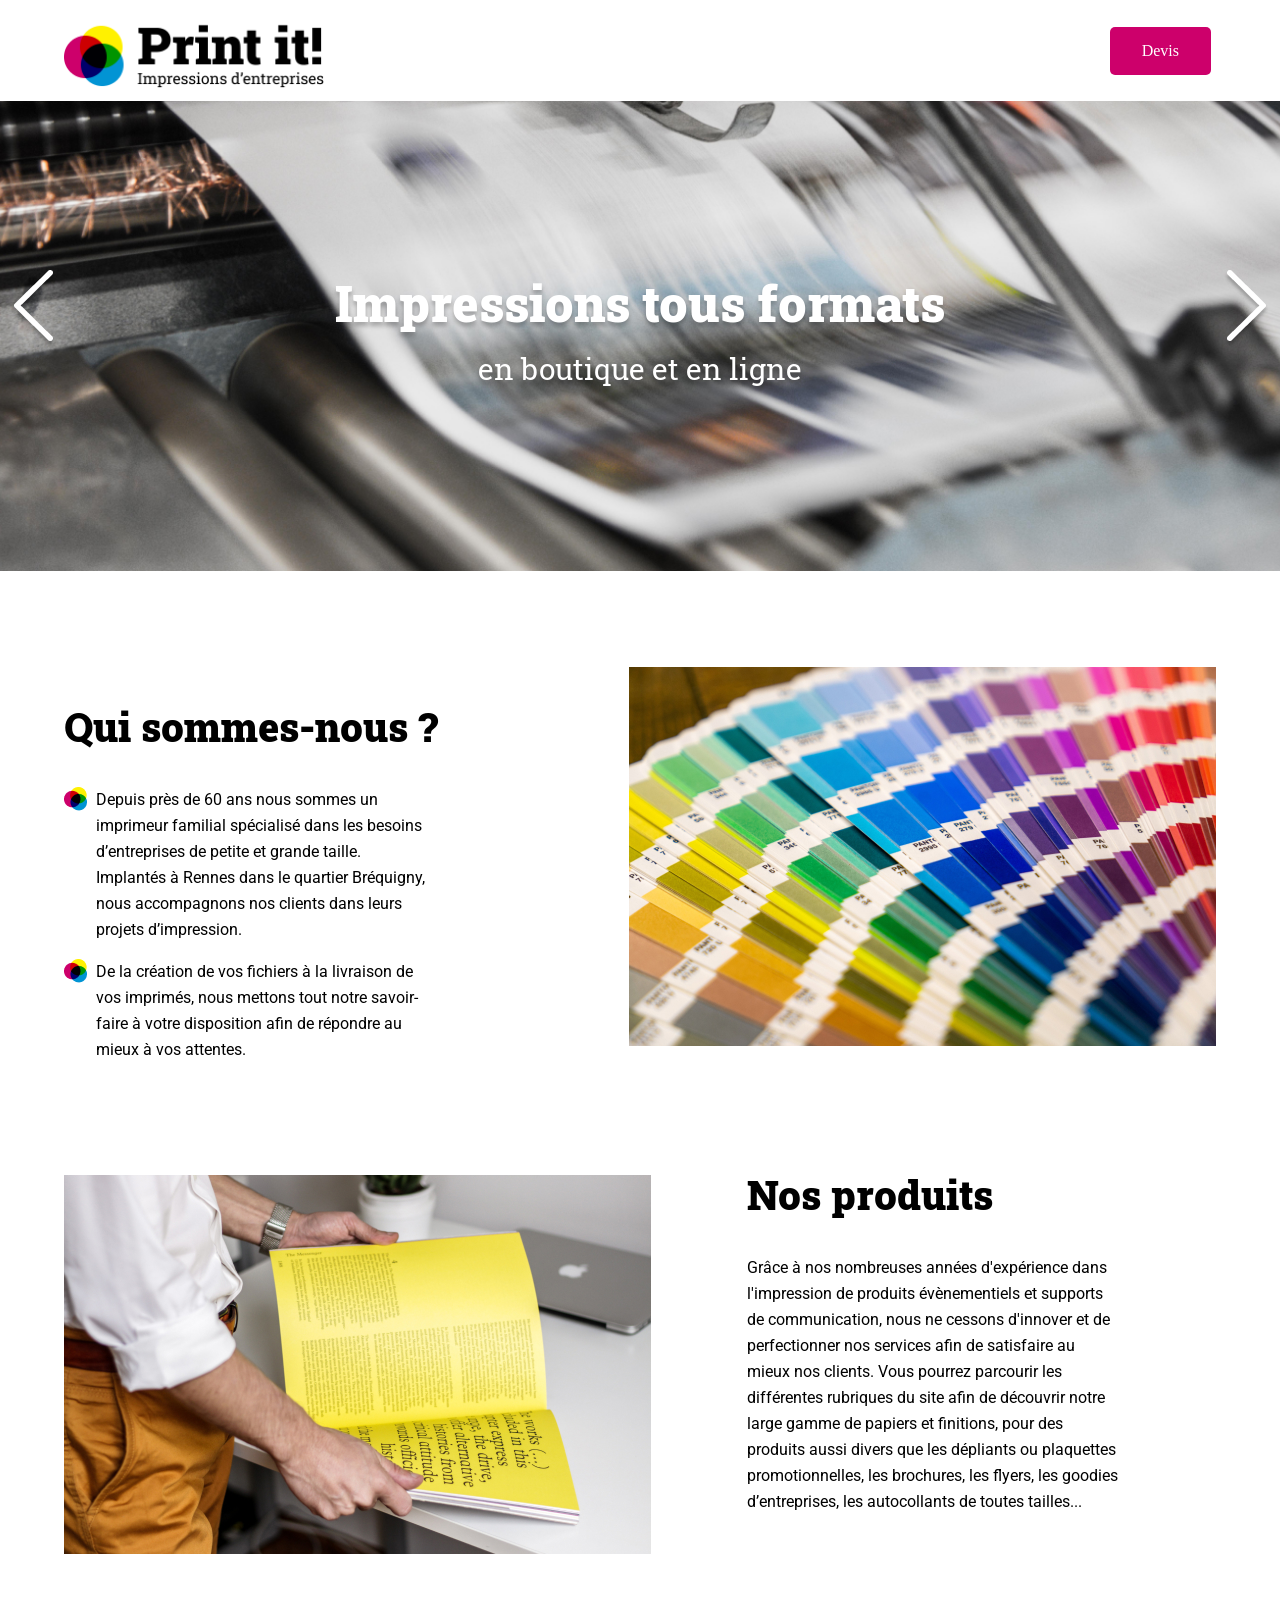
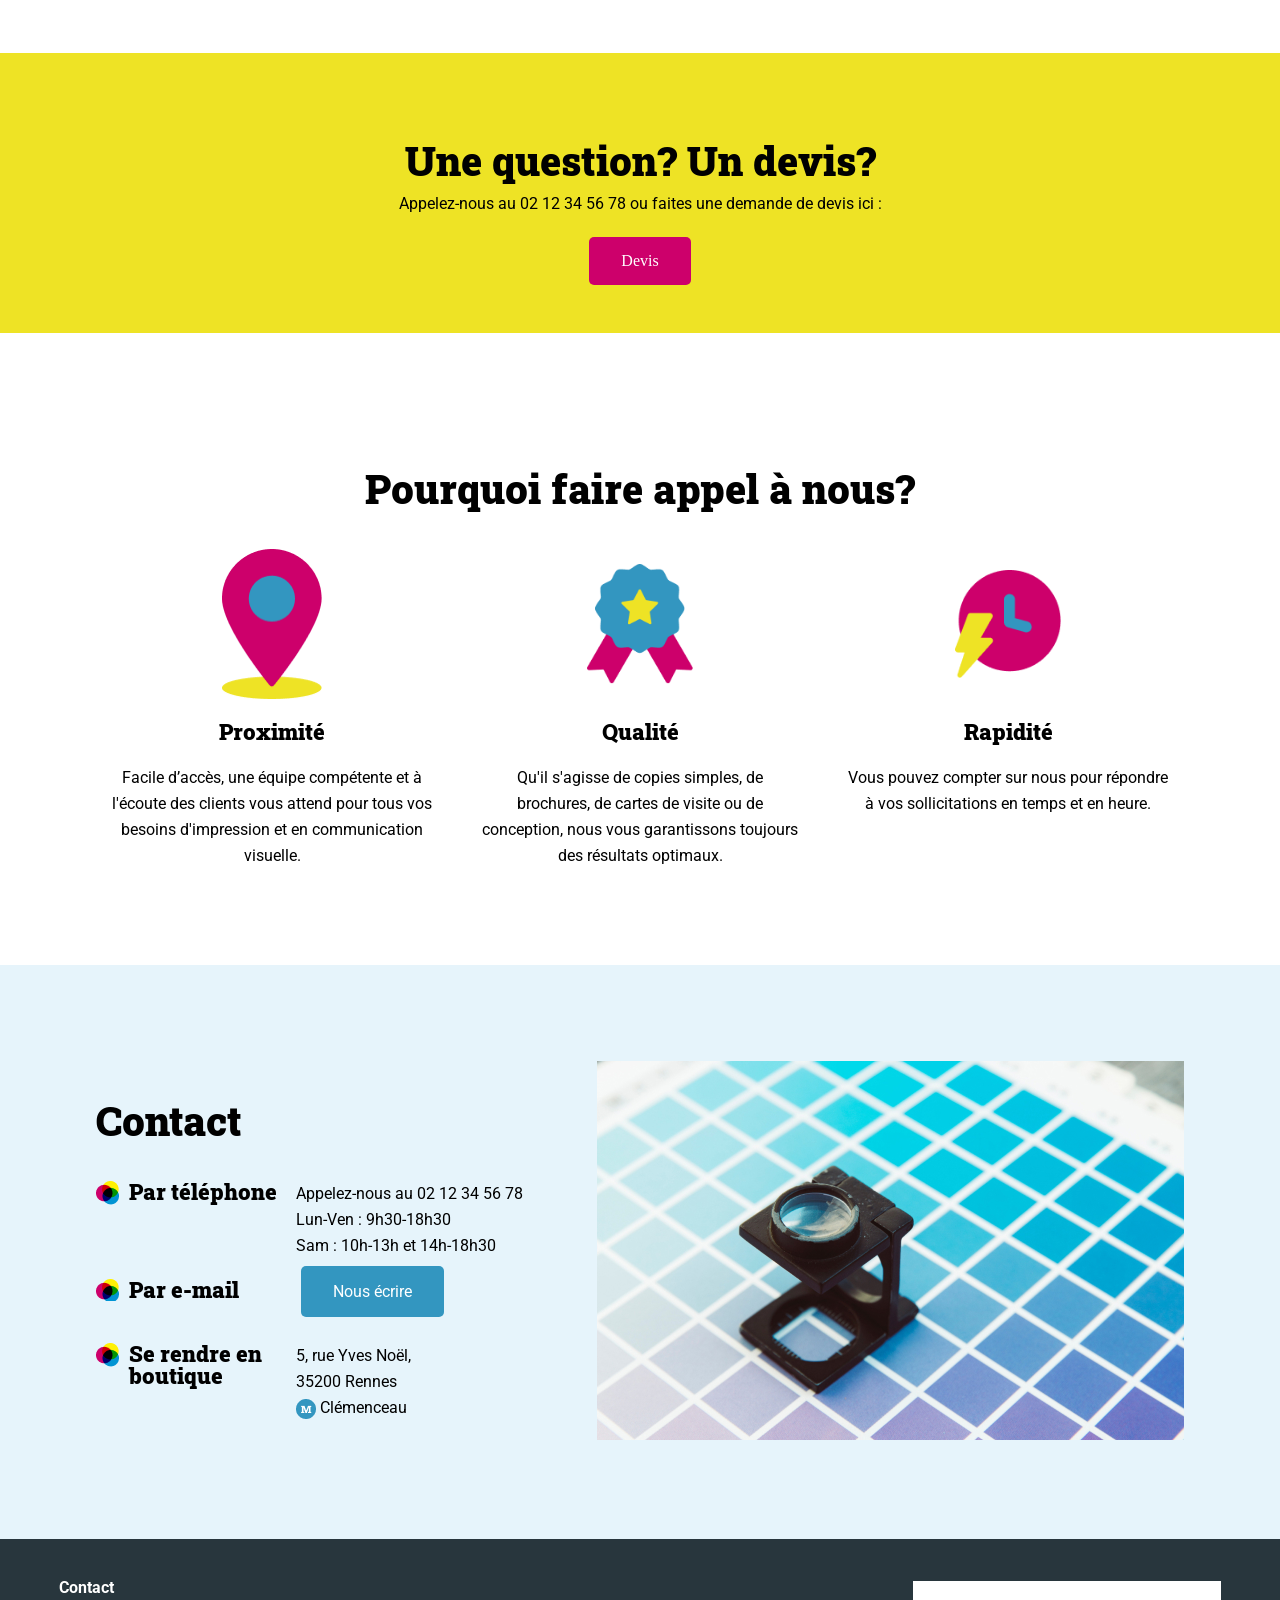
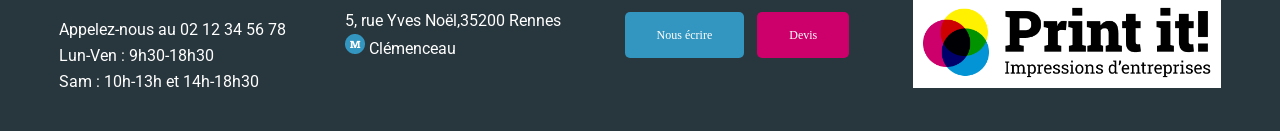
==== Print-it-JS-main/index.html @ d22e2b3d "Ajout du projet 5" ====
<!DOCTYPE html>
<html lang="fr">
  <head>
    <meta charset="UTF-8" />
    <meta name="viewport" content="width=device-width, initial-scale=1.0" />
    <title>Print it ! - Impressions d'entreprise</title>
    <link rel="stylesheet" href="./assets/style.css" />
    <link rel="preconnect" href="https://fonts.googleapis.com" />
    <link rel="preconnect" href="https://fonts.gstatic.com" crossorigin />
    <link
      href="https://fonts.googleapis.com/css2?family=Roboto:wght@400;700&family=Roboto+Slab:wght@400;900&display=swap"
      rel="stylesheet"
    />
  </head>
  <body>
    <header class="container">
      <h1>
        <img
          class="logo"
          src="./assets/images/logo.png"
          alt="Print it ! Impressions d'entreprises"
        />
      </h1>
      <a class="btn devis" href="mailto:contact@print-it.tld">Devis</a>
    </header>
    <main>
      <div id="banner">
        <a href="#">
          <img class="arrow_left" src="assets/images/arrow_left.png" />
        </a>
        <a href="#">
          <img class="arrow_right" src="assets/images/arrow_right.png" />
        </a>
        <img
          class="banner-img"
          src="./assets/images/slideshow/slide1.jpg"
          alt="Banner Print-it"
        />
        <img
          class="banner-img2"
          src="./assets/images/slideshow/slide2.jpg"
          alt="Banner Print-it"
        />
        <img
          class="banner-img3"
          src="./assets/images/slideshow/slide3.jpg"
          alt="Banner Print-it"
        />
        <img
          class="banner-img4"
          src="./assets/images/slideshow/slide4.png"
          alt="Banner Print-it"
        />
        <p>Impressions tous formats <span>en boutique et en ligne</span></p>
        <div class="dots"></div>
      </div>
      <section id="about-us" class="container">
        <div>
          <h2>Qui sommes-nous ?</h2>
          <ul>
            <li>
              Depuis près de 60 ans nous sommes un imprimeur familial spécialisé
              dans les besoins d’entreprises de petite et grande taille.
              Implantés à Rennes dans le quartier Bréquigny, nous accompagnons
              nos clients dans leurs projets d’impression.
            </li>
            <li>
              De la création de vos fichiers à la livraison de vos imprimés,
              nous mettons tout notre savoir-faire à votre disposition afin de
              répondre au mieux à vos attentes.
            </li>
          </ul>
        </div>
        <aside>
          <img src="./assets/images/colors.jpg" alt="palette multicolore" />
        </aside>
      </section>
      <section id="products" class="container">
        <div>
          <h2>Nos produits</h2>
          <p>
            Grâce à nos nombreuses années d'expérience dans l'impression de
            produits évènementiels et supports de communication, nous ne cessons
            d'innover et de perfectionner nos services afin de satisfaire au
            mieux nos clients. Vous pourrez parcourir les différentes rubriques
            du site afin de découvrir notre large gamme de papiers et finitions,
            pour des produits aussi divers que les dépliants ou plaquettes
            promotionnelles, les brochures, les flyers, les goodies
            d’entreprises, les autocollants de toutes tailles...
          </p>
        </div>
        <aside>
          <img
            src="./assets/images/yellow-book.jpg"
            alt="Imprimeur avec un livre jaune dans les mains"
          />
        </aside>
      </section>
      <section id="question" class="bg-yellow">
        <h2>Une question? Un devis?</h2>
        <p>
          Appelez-nous au 02 12 34 56 78 ou faites une demande de devis ici :
        </p>
        <a href="mailto:contact@print-it.tld" class="btn devis">Devis</a>
      </section>
      <section id="why-us" class="container">
        <h2>Pourquoi faire appel à nous?</h2>
        <div>
          <article>
            <img
              src="./assets/images/proximity-icon.png"
              alt="Icone Proximité"
            />
            <h3>Proximité</h3>
            <p>
              Facile d’accès, une équipe compétente et à l'écoute des clients
              vous attend pour tous vos besoins d'impression et en communication
              visuelle.
            </p>
          </article>
          <article>
            <img src="./assets/images/quality-icon.png" alt="Icone Qualité" />
            <h3>Qualité</h3>
            <p>
              Qu'il s'agisse de copies simples, de brochures, de cartes de
              visite ou de conception, nous vous garantissons toujours des
              résultats optimaux.
            </p>
          </article>
          <article>
            <img src="./assets/images/speedy-icon.png" alt="Rapidité Qualité" />
            <h3>Rapidité</h3>
            <p>
              Vous pouvez compter sur nous pour répondre à vos sollicitations en
              temps et en heure.
            </p>
          </article>
        </div>
      </section>
      <section id="contact" class="bg-lightblue">
        <div class="container">
          <div>
            <h2>Contact</h2>
            <div>
              <h3>Par téléphone</h3>
              <ul>
                <li>Appelez-nous au 02 12 34 56 78</li>
                <li>Lun-Ven : 9h30-18h30</li>
                <li>Sam : 10h-13h et 14h-18h30</li>
              </ul>
            </div>
            <div>
              <h3>Par e-mail</h3>
              <p>
                <a href="mailto:contact@print-it.tld" class="btn"
                  >Nous écrire</a
                >
              </p>
            </div>
            <div>
              <h3>Se rendre en boutique</h3>
              <p>
                5, rue Yves Noël,<br />
                35200 Rennes<br />
                <img
                  class="inline-icon"
                  src="./assets/images/metro.png"
                  alt="metro"
                />
                Clémenceau
              </p>
            </div>
          </div>
          <div>
            <img
              src="./assets/images/magnifying-glass.jpg"
              alt="Loupe avec palette bleue"
            />
          </div>
        </div>
      </section>
    </main>
    <footer>
      <div>
        <p class="footer-contact">Contact</p>
        <ul>
          <li>Appelez-nous au 02 12 34 56 78</li>
          <li>Lun-Ven : 9h30-18h30</li>
          <li>Sam : 10h-13h et 14h-18h30</li>
        </ul>
      </div>
      <div>
        <p>
          5, rue Yves Noël,35200 Rennes<br />
          <img src="./assets/images/metro.png" alt="metro" /> Clémenceau
        </p>
      </div>
      <div>
        <a href="mailto:contact@print-it.tld" class="btn">Nous écrire</a>
        <a
          href="mailto:contact@print-it.tld?subject=Demande&nbsp;de&nbsp;devis"
          class="btn devis"
          >Devis</a
        >
      </div>
      <div>
        <img
          class="footer-logo"
          src="./assets/images/logo.png"
          alt="Print it ! Impressions d'entreprises"
        />
      </div>
    </footer>
    <script src="./assets/script.js"></script>
  </body>
</html>
---- Print-it-JS-main/assets/style.css ----
/* variables declaration */
:root {
  --primary-color: #3396c0;
  --secondary-color: #cd006b;
  --third-color: #eee325;
}

/* Reset CSS */
* {
  -webkit-box-sizing: border-box;
  -moz-box-sizing: border-box;
  box-sizing: border-box;
}
html,
body,
div,
span,
applet,
object,
iframe,
h1,
h2,
h3,
h4,
h5,
h6,
p,
blockquote,
pre,
a,
abbr,
acronym,
address,
big,
cite,
code,
del,
dfn,
em,
img,
ins,
kbd,
q,
s,
samp,
small,
strike,
strong,
sub,
sup,
tt,
var,
b,
u,
i,
center,
dl,
dt,
dd,
ol,
ul,
li,
fieldset,
form,
label,
legend,
table,
caption,
tbody,
tfoot,
thead,
tr,
th,
td,
article,
aside,
canvas,
details,
embed,
figure,
figcaption,
footer,
header,
hgroup,
menu,
nav,
output,
ruby,
section,
summary,
time,
mark,
audio,
video {
  margin: 0;
  padding: 0;
  border: 0;
  font: inherit;
  font-size: 100%;
  vertical-align: baseline;
}
/* HTML5 display-role reset for older browsers */
article,
aside,
details,
figcaption,
figure,
footer,
header,
hgroup,
menu,
nav,
section {
  display: block;
}
body {
  line-height: 1;
}
ol,
ul {
  list-style: none;
}
blockquote,
q {
  quotes: none;
}
blockquote:before,
blockquote:after,
q:before,
q:after {
  content: none;
}
table {
  border-collapse: collapse;
  border-spacing: 0;
}
body {
}
section {
  margin-block: 6em;
}
h2 {
  font-family: "Roboto Slab", sans-serif;
  font-size: 40px;
  font-weight: 900;
  margin-block: 1em;
}
h3 {
  font-family: "Roboto Slab", sans-serif;
  font-size: 22px;
  font-weight: 900;
  margin-block: 1em;
}

p,
li {
  font-family: Roboto, sans-serif;
  font-size: 16px;
  line-height: 26px;
}
.container {
  max-width: 1440px;
  margin-inline: auto;
  padding-inline: 5%;
}
header {
  display: flex;
  justify-content: space-between;
  align-items: center;
}
.logo {
  width: 260px;
  margin-block: 10px;
}

.btn {
  background-color: var(--primary-color);
  padding: 16px 32px;
  margin-inline: 5px;
  border-radius: 5px;
  color: white;
  text-decoration: none;
}
.devis {
  background-color: var(--secondary-color);
}

#banner {
  display: flex;
  flex-direction: column;
  align-items: center;
  justify-content: center;
  width: 100%;
  min-height: 470px;
  position: relative;
}
.banner-img {
  position: absolute;
  width: 100%;
  height: 100%;
  z-index: -1;
  object-fit: cover;
  object-position: center;
}
/* Code CSS en prévision de l'ajout d'un carousel pour la bannière */
.banner-img2 {
  display: none;
}
.banner-img3 {
  display: none;
}
.banner-img4 {
  display: none;
}

/* Gestion des fleches du carrousel */
#banner .arrow {
  position: absolute;
}
#banner .arrow_left {
  left: 10px;
  display: flex;
  position: absolute;
}
#banner .arrow_right {
  right: 10px;
  display: flex;
  position: absolute;
}
/* Gestion des points du carrousel */
.dots {
  position: absolute;
  bottom: 40px;
  display: flex;
}
.dot {
  margin-inline: 5px;
  width: 13px;
  height: 13px;
  background-color: #ffffff00;
  border: 3px solid #fff;
  border-radius: 100%;
  box-shadow: 0 4px 4px rgba(0, 0, 0, 0.25);
}
.dot_selected {
  background-color: #fff;
}
/* Fin du code CSS pour le carousel */
#banner p {
  font-family: "Roboto Slab", sans-serif;
  font-weight: 900;
  font-size: 50px;
  line-height: 66px;
  color: white;
  text-shadow: 0 4px 4px rgba(0, 0, 0, 0.25);
  text-align: center;
}
#banner span {
  display: block;
  font-weight: 400;
  font-size: 30px;
}
#about-us {
  display: flex;
}
#about-us article,
#about-us aside {
  flex: 1;
}
#about-us li {
  background: url("./images/tricolor-icon.png") no-repeat left top;
  font-size: 16px;
  line-height: 26px;
  padding-left: 2em;
  width: 65%;
  margin-bottom: 1em;
}

#products {
  display: flex;
  align-items: flex-start;
  flex-direction: row-reverse;
}
#products div,
#products aside {
  flex: 1;
}
#products div {
  padding: 0 6em;
}
#products h2 {
  margin-top: 0;
}
.bg-yellow {
  background-color: var(--third-color);
}
#question {
  display: flex;
  flex-direction: column;
  align-items: center;
  padding-block: 3em;
}
#question h2 {
  margin-bottom: 10px;
}
#question p {
  margin-bottom: 20px;
}

#why-us {
  display: flex;
  flex-direction: column;
  text-align: center;
}
#why-us > div {
  display: flex;
  justify-content: space-evenly;
}
#why-us article {
  max-width: 320px;
  display: flex;
  flex-direction: column;
}
#why-us img {
  width: 33%;
  height: 150px;
  text-align: center;
  margin-inline: auto;
  margin-block: 0;
  object-fit: contain;
}

.bg-lightblue {
  background-color: #e6f4fb;
}
#contact {
  margin-bottom: 0;
}
#contact article,
#contact div {
  flex: 1;
}

#contact .container {
  flex-direction: row;
  display: flex;
  padding: 6em;
}

#contact .container > div > div {
  display: flex;
  padding-bottom: 20px;
}

#contact h3 {
  margin-top: 0;
  background: url("./images/tricolor-icon.png") no-repeat left top;
  padding-left: 1.5em;
  width: 200px;
}
.inline-icon {
  vertical-align: middle;
}
footer {
  background-color: #28363d;
  color: white;
  display: flex;
  padding-block: 3em;
  justify-content: space-evenly;
  font-size: 12px;
  align-items: center;
}
footer div {
  position: relative;
}
.footer-logo {
  background-color: white;
  max-width: 308px;
  padding: 10px;
}
.footer-contact {
  margin-bottom: 1em;
  font-weight: 700;
  font-size: 16px;
}

@media all and (max-width: 1250px) {
  #contact > article {
    flex: 2;
  }
}
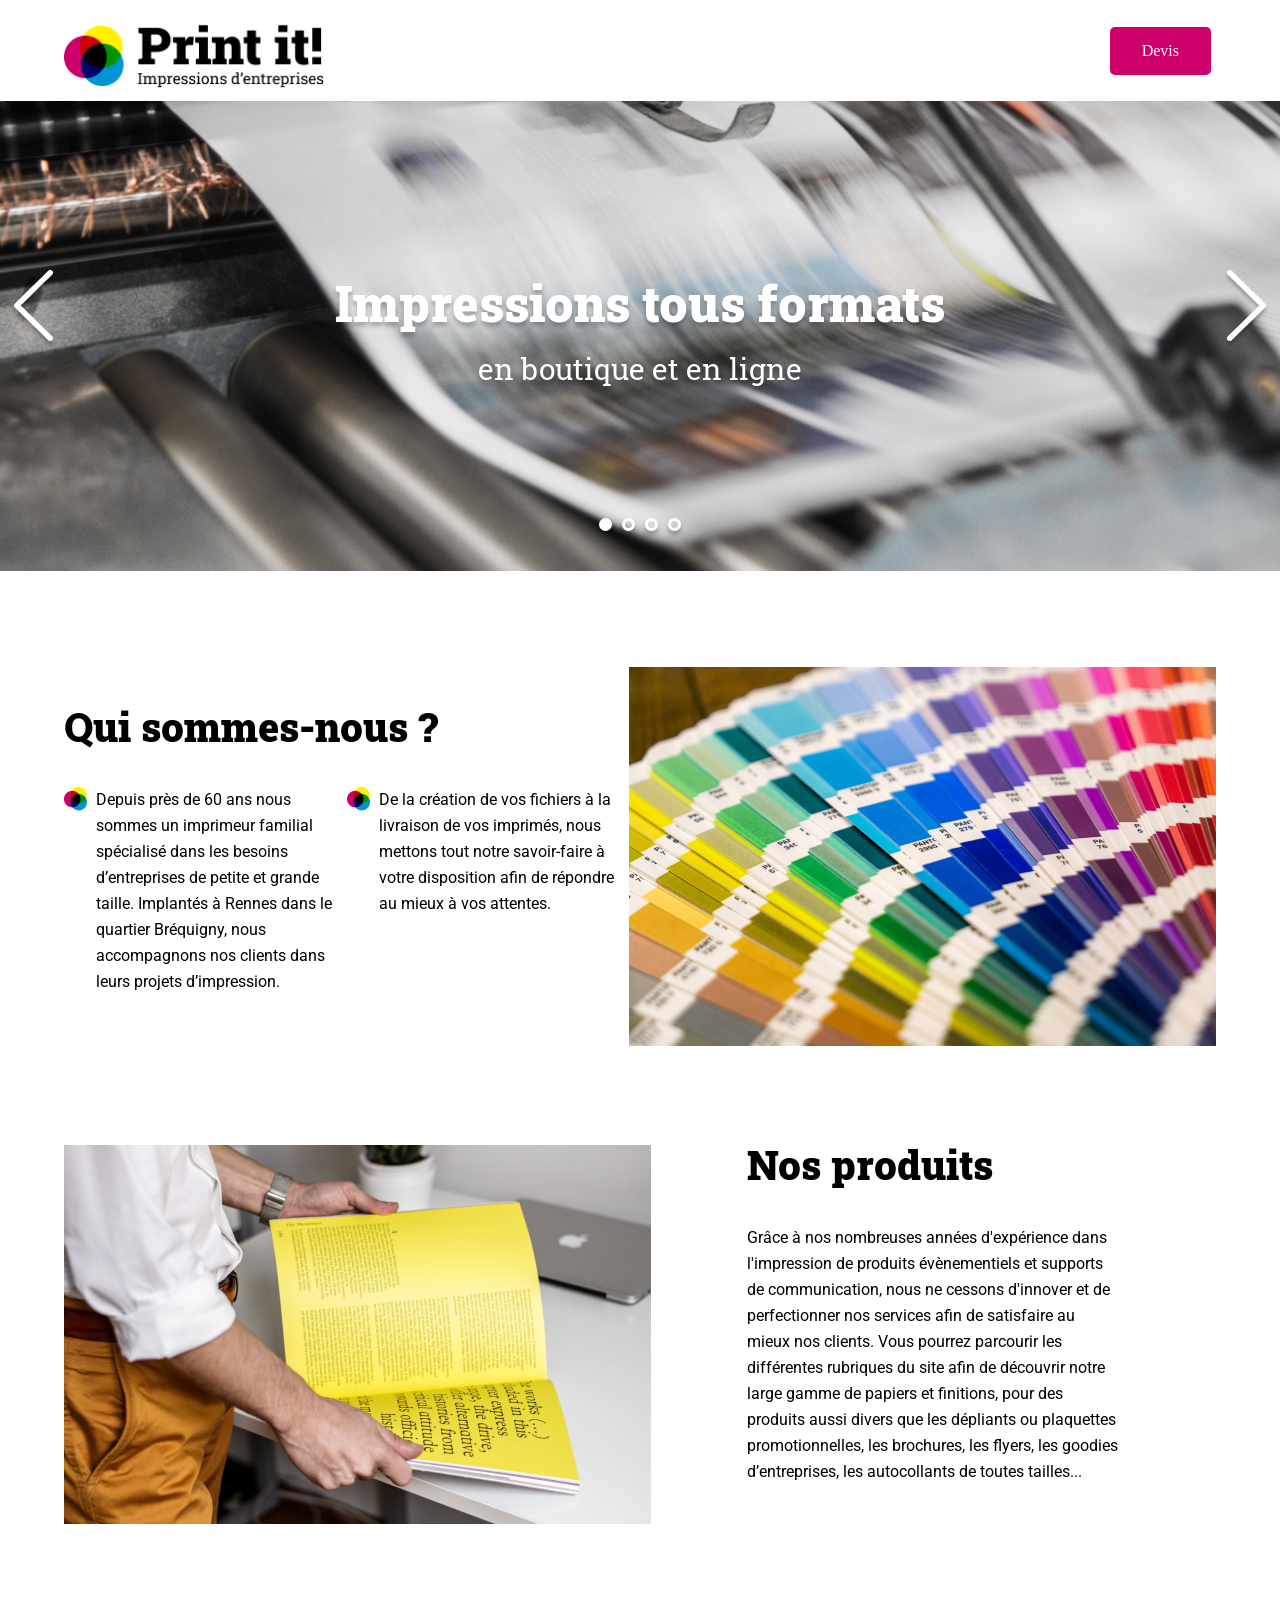
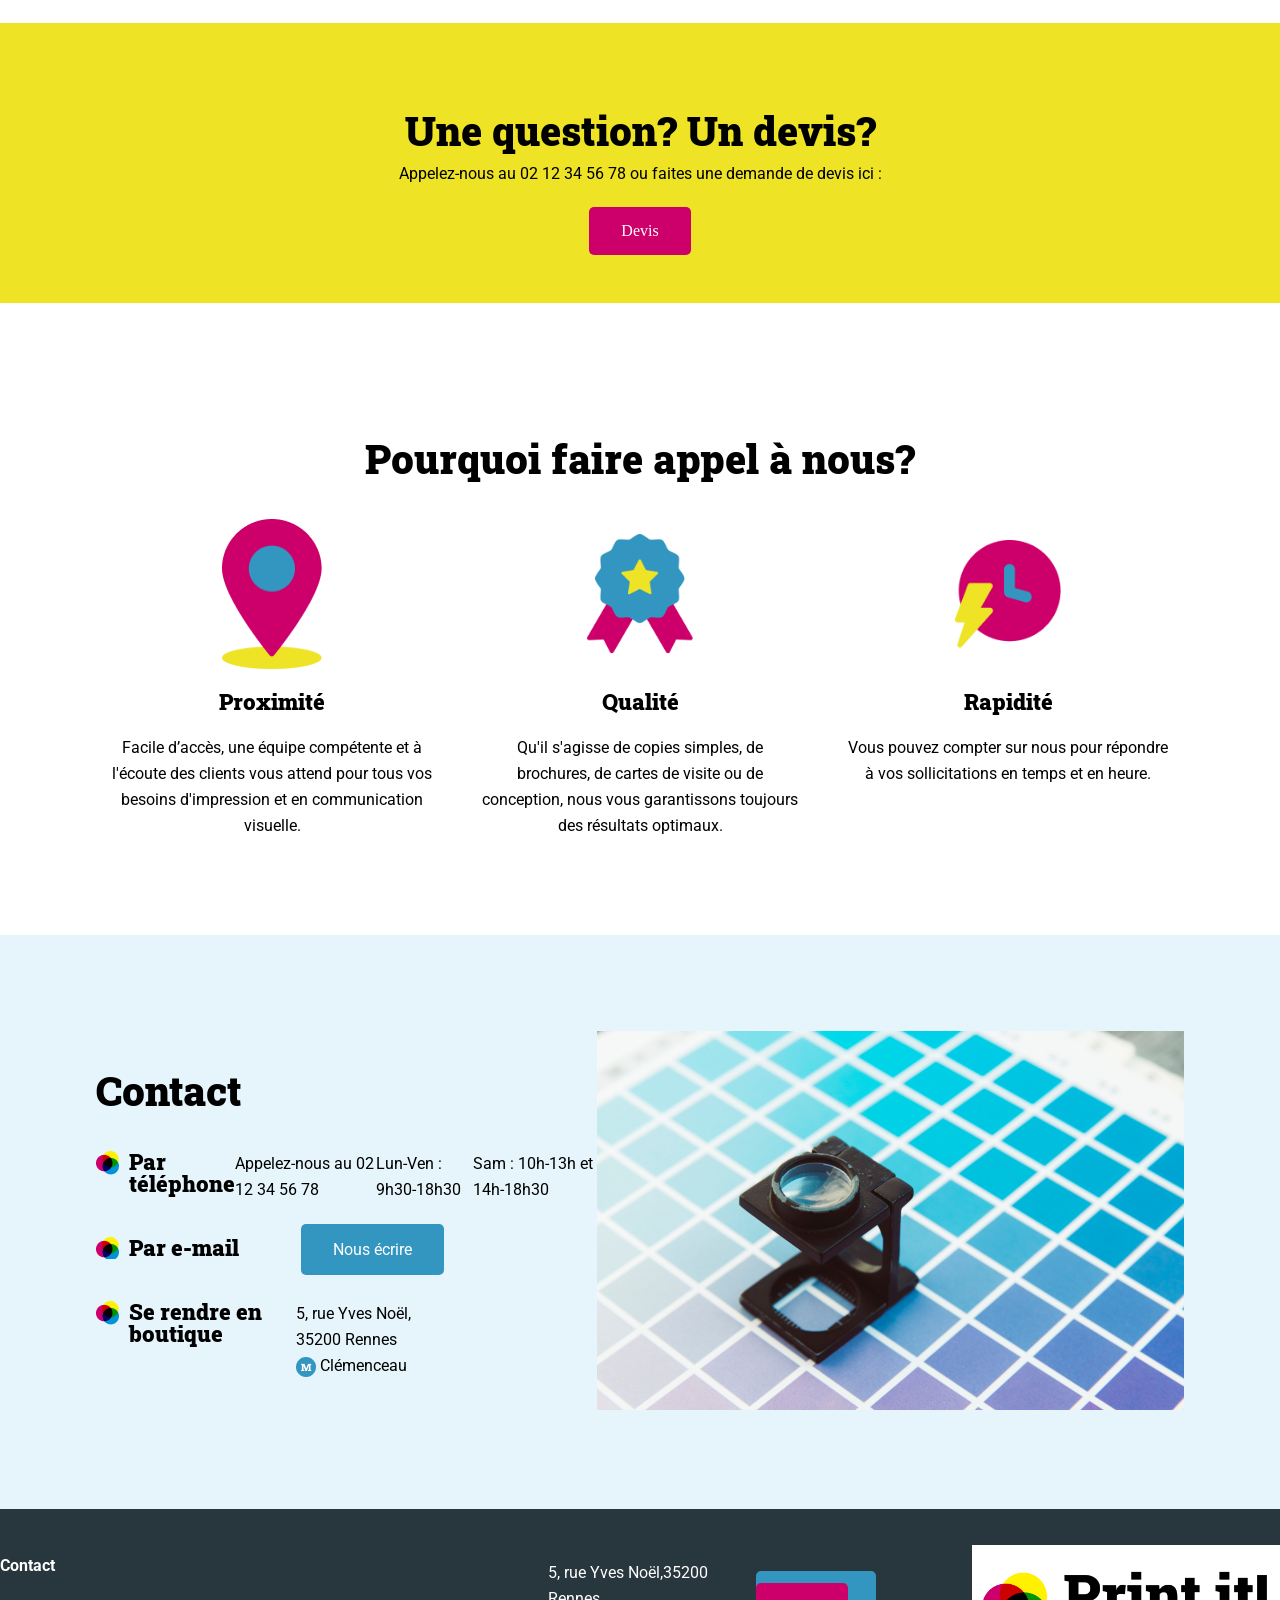
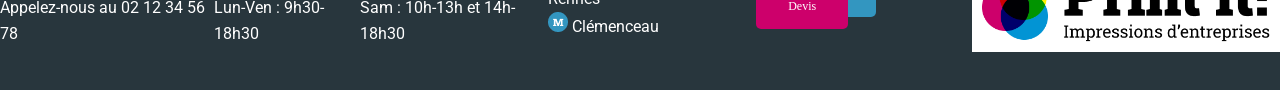
==== commit 4fc682a2: "Mon projet fianle" ====
--- a/Print-it-JS-main/index.html
+++ b/Print-it-JS-main/index.html
@@ -1,4 +1,4 @@
-<!DOCTYPE html>
+<!doctype html>
 <html lang="fr">
   <head>
     <meta charset="UTF-8" />
@@ -31,28 +31,16 @@
         <a href="#">
           <img class="arrow_right" src="assets/images/arrow_right.png" />
         </a>
-        <img
-          class="banner-img"
-          src="./assets/images/slideshow/slide1.jpg"
-          alt="Banner Print-it"
-        />
-        <img
-          class="banner-img2"
-          src="./assets/images/slideshow/slide2.jpg"
-          alt="Banner Print-it"
-        />
-        <img
-          class="banner-img3"
-          src="./assets/images/slideshow/slide3.jpg"
-          alt="Banner Print-it"
-        />
-        <img
-          class="banner-img4"
-          src="./assets/images/slideshow/slide4.png"
-          alt="Banner Print-it"
-        />
+        <img class="banner-img" src="" alt="Banner Print-it" />
         <p>Impressions tous formats <span>en boutique et en ligne</span></p>
-        <div class="dots"></div>
+        <div class="dots">
+          <ul>
+            <li class="dot"></li>
+            <li class="dot"></li>
+            <li class="dot"></li>
+            <li class="dot"></li>
+          </ul>
+        </div>
       </div>
       <section id="about-us" class="container">
         <div>
@@ -211,6 +199,6 @@
         />
       </div>
     </footer>
-    <script src="./assets/script.js"></script>
+    <script src="script.js"></script>
   </body>
 </html>
--- a/Print-it-JS-main/assets/style.css
+++ b/Print-it-JS-main/assets/style.css
@@ -228,6 +228,9 @@
   position: absolute;
 }
 /* Gestion des points du carrousel */
+ul {
+  display: flex;
+}
 .dots {
   position: absolute;
   bottom: 40px;
